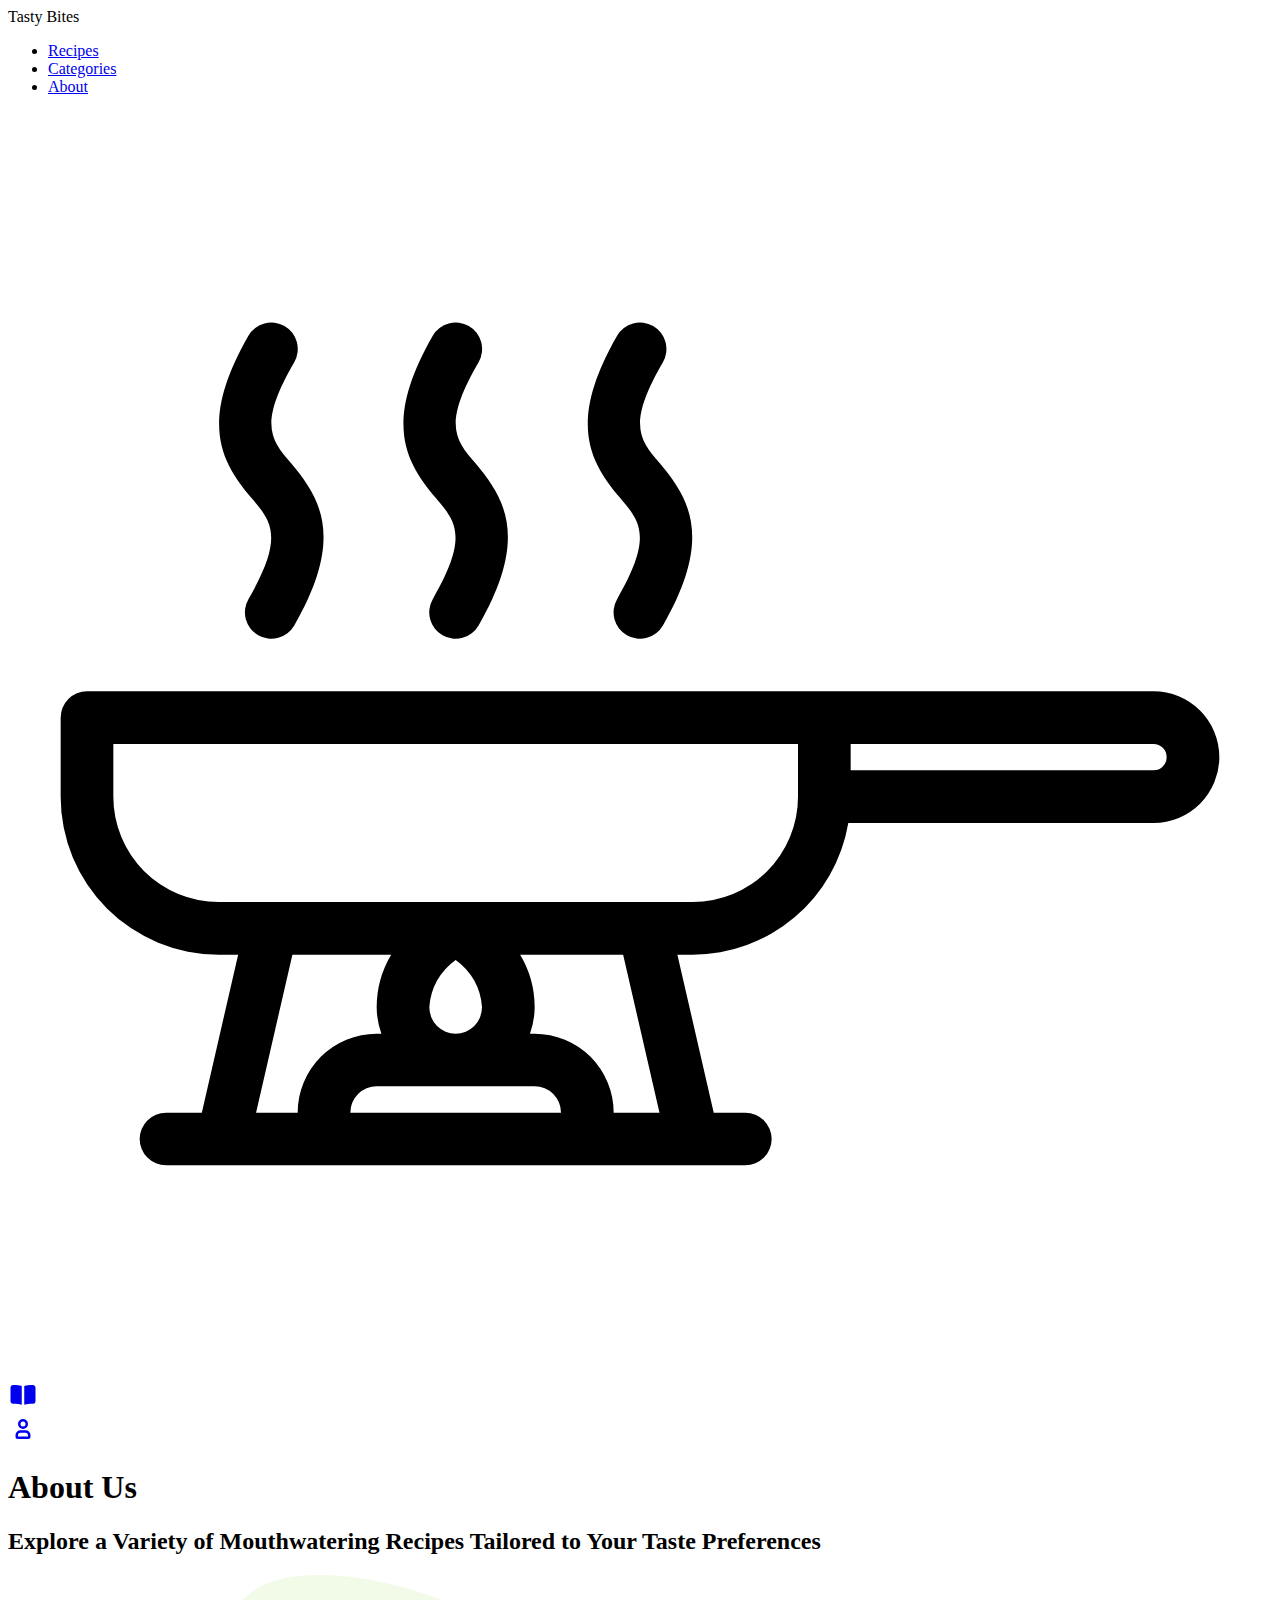
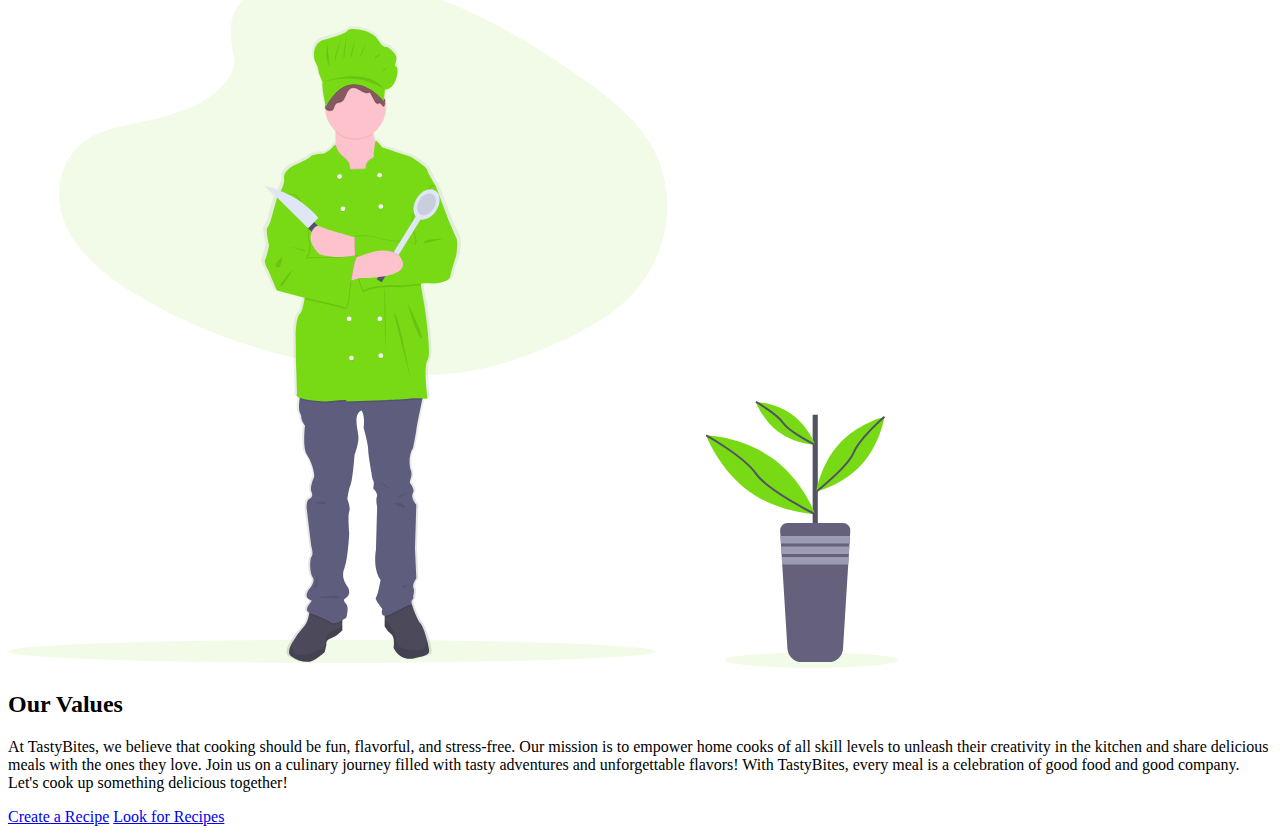
==== about.html @ d87620f9 "Add files via upload" ====
<!DOCTYPE html>
<html lang="en">
<head>
  <meta charset="UTF-8">
  <meta name="viewport" content="width=device-width, initial-scale=1.0">
  <meta name="Author" content="Dominic Burfeind">
  <meta name="Date created" content="27.03.2024">
  <link rel="preconnect" href="https://fonts.googleapis.com">
  <link rel="preconnect" href="https://fonts.gstatic.com" crossorigin>
  <link href="https://fonts.googleapis.com/css2?family=Barlow:ital,wght@0,100;0,200;0,300;0,400;0,500;0,600;0,700;0,800;0,900;1,100;1,200;1,300;1,400;1,500;1,600;1,700;1,800;1,900&family=Tauri&display=swap" rel="stylesheet">
  <link rel="preconnect" href="https://fonts.googleapis.com">
  <link rel="preconnect" href="https://fonts.gstatic.com" crossorigin>
  <link href="https://fonts.googleapis.com/css2?family=Tauri&display=swap" rel="stylesheet">
  <link rel="stylesheet" href="ressources/css/style.css">
  <title>Tasty Bites - About Us</title>
</head>
<body>

<!--Banner-->
  <div class="banner">
    <div class="banner-content">
      <span class="logo">Tasty Bites</span>
      <ul>
        <li><a href="home.html">Recipes</a></li>
        <li><a href="category.html">Categories</a></li>
        <li><a id="Currently-open" href="#">About</a></li>
      </ul>
      <div class="menu-container">
        <a href="recipe.html">
          <div class="svg-container add-recipe-container">
            <svg xmlns="http://www.w3.org/2000/svg" viewBox="0 0 48 48" id="pan"><path d="M43.5 22H3a1 1 0 0 0-1 1v3a6 6 0 0 0 6 6h.74l-1.38 6H6a1 1 0 0 0 0 2h22a1 1 0 0 0 0-2h-1.2l-1.38-6H26a6 6 0 0 0 5.91-5H43.5a2.5 2.5 0 0 0 0-5zM10.8 32h3.75a3.91 3.91 0 0 0-.55 2 3 3 0 0 0 .18 1H14a3 3 0 0 0-3 3H9.42zm6.2 3a1 1 0 0 1-1-1 2.37 2.37 0 0 1 1-1.8 2.37 2.37 0 0 1 1 1.8 1 1 0 0 1-1 1zm-4 3a1 1 0 0 1 1-1h6a1 1 0 0 1 1 1zm11.74 0H23a3 3 0 0 0-3-3h-.18a3 3 0 0 0 .18-1 3.91 3.91 0 0 0-.55-2h3.91zM26 30H8a4 4 0 0 1-4-4v-2h26v2a4 4 0 0 1-4 4zm17.5-5H32v-1h11.5a.5.5 0 0 1 0 1zm-27.37-6.5a1 1 0 1 0 1.74 1c1.92-3.34 1-4.82-.11-6.15-.77-.89-1.27-1.47.11-3.85a1 1 0 0 0-1.74-1c-1.92 3.34-1 4.82.11 6.15.76.89 1.27 1.47-.11 3.85zm7 0a1 1 0 1 0 1.74 1c1.92-3.34 1-4.82-.11-6.15-.77-.89-1.27-1.47.11-3.85a1 1 0 1 0-1.74-1c-1.92 3.34-1 4.82.11 6.15.76.89 1.27 1.47-.11 3.85zm-14 0a1 1 0 1 0 1.74 1c1.92-3.34 1-4.82-.11-6.15-.77-.89-1.27-1.47.11-3.85a1 1 0 0 0-1.74-1c-1.92 3.34-1 4.82.11 6.15.76.89 1.27 1.47-.11 3.85z" data-name="Layer 18"></path></svg>
          </div>
        </a>
        <a href="bookmarked.html">
          <div class="svg-container bookmarked-recipes">
            <svg class="w-6 h-6 text-gray-800 dark:text-white" aria-hidden="true" xmlns="http://www.w3.org/2000/svg" width="30" height="30" fill="currentColor" viewBox="0 0 24 24">
            <path fill-rule="evenodd" d="M11 4.717c-2.286-.58-4.16-.756-7.045-.71A1.99 1.99 0 0 0 2 6v11c0 1.133.934 2.022 2.044 2.007 2.759-.038 4.5.16 6.956.791V4.717Zm2 15.081c2.456-.631 4.198-.829 6.956-.791A2.013 2.013 0 0 0 22 16.999V6a1.99 1.99 0 0 0-1.955-1.993c-2.885-.046-4.76.13-7.045.71v15.081Z" clip-rule="evenodd"/>
            </svg>
          </div>
        </a>
        <a href="login.html">
          <div class="svg-container login-container">
            <svg class="w-6 h-6 text-gray-800 dark:text-white" aria-hidden="true" xmlns="http://www.w3.org/2000/svg" width="30" height="30" fill="none" viewBox="0 0 24 24">
            <path stroke="currentColor" stroke-width="2" d="M7 17v1a1 1 0 0 0 1 1h8a1 1 0 0 0 1-1v-1a3 3 0 0 0-3-3h-4a3 3 0 0 0-3 3Zm8-9a3 3 0 1 1-6 0 3 3 0 0 1 6 0Z"/>
            </svg>            
          </div>
        </a>
        </div>
      </div>
    </div>


<!--Header-->
  <header class="slideIn about-us-header">
    <div class="header-content">
      <h1 class="wavy-text">About Us</h1>
    </div>
  </header>



<!--About Us content-->
  <section  class="about-us-container slideIn">
    <div class="about-us">
      <div class="introduction">
        <div class="text-container">
          <h2>Explore a Variety of Mouthwatering Recipes Tailored to Your Taste Preferences</h2>
        </div>
        <div class="svg-container">
          <svg xmlns="http://www.w3.org/2000/svg" xmlns:xlink="http://www.w3.org/1999/xlink" data-name="Layer 1" width="890.06924" height="692.72819" viewBox="0 0 890.06924 692.72819"><defs><linearGradient id="ef5d85de-35d2-4357-9719-f86a6844cb01-144" x1="507.94698" y1="790.48086" x2="507.94698" y2="154.92035" gradientUnits="userSpaceOnUse"><stop offset="0" stop-color="gray" stop-opacity="0.25"/><stop offset="0.53514" stop-color="gray" stop-opacity="0.12"/><stop offset="1" stop-color="gray" stop-opacity="0.1"/></linearGradient></defs><title>Chef</title><ellipse cx="324" cy="676.39486" rx="324" ry="11.54736" fill="#77da14" opacity="0.1"/><path d="M393.7874,124.60013c20.64135-18.394,53.04148-22.1428,82.53346-20.67756,92.63364,4.60228,176.25357,49.32412,248.584,99.9096,26.18453,18.31259,51.965,38.04815,68.96182,63.26626,34.6,51.336,24.33663,122.45291-23.77551,164.74464-16.36911,14.38883-36.213,25.41943-56.58481,35.19758-36.22189,17.386-75.30482,31.34322-116.41616,35.31563-29.317,2.83276-58.99459.52985-88.14-3.42284C427.52,487.8899,347.59057,463.47022,280.598,421.69021c-29.3826-18.32449-57.07736-41.106-69.18838-70.7503s-4.36013-67.20957,25.64255-84.75625c12.40881-7.25713,27.24506-10.53475,41.77044-13.61235,21.38049-4.53006,43.104-8.9958,62.39823-18.20536,19.92844-9.51227,43.52576-27.90745,39.58-48.962C376.56707,162.813,373.17021,142.9726,393.7874,124.60013Z" transform="translate(-154.96538 -103.63591)" fill="#77da14" opacity="0.1"/><ellipse cx="803.41595" cy="685.06152" rx="86.65329" ry="7.66667" fill="#77da14" opacity="0.1"/><path d="M606.90432,364.52992c-1.411-2.731-8.8689-19.70229-8.8689-19.70229l-12.49705-32.382s-8.86884-13.655-8.86884-16.19095-16.1252-12.67968-16.1252-12.67968-13.10173-3.9014-14.10958-4.29159-16.52832-5.52446-16.52832-5.52446-6.11152-8.03693-6.98217-5.93793l-.00076.00527c-.03179-.053-.06442-.09907-.096-.15356a20.75042,20.75042,0,0,1-2.33-7.51415c-.03319-.23368-.06163-.48042-.09128-.724a29.91071,29.91071,0,0,0,13.12839-24.62757,29.51071,29.51071,0,0,0-.258-3.82816,2.684,2.684,0,0,1,.34667-.18255c.25084-.10894.18725-.19752.003-.29.06316-.0331.12618-.06829.18972-.09526.33375-.145.11091-.25477-.21214-.38522l.01938-.00975c.45474-.19758-.12028-.32846-.58218-.53738-.02483-.135-.04808-.27046-.07475-.40484a2.72261,2.72261,0,0,0,.18516-.8038c.041.02036.07841.04236.12174.06131a3.41427,3.41427,0,0,0-.0083-1.52588,2.68373,2.68373,0,0,1-.10489.2997,2.54714,2.54714,0,0,0-1.17337-2.30926c-.02312-.02023-.04864-.04187-.07227-.06234l.855-8.75135c12.60461-.59568,14.81591-22.04012,11.94122-23.23147s0-3.77262,0-8.9352-9.50879-10.92078-9.50879-10.92078-3.9804,1.98564-10.17211-7.94234-28.96849-11.51646-30.51641-8.9352-11.72008,5.95682-24.98808,9.72943-10.83557,19.45886-8.62427,22.83436a19.26588,19.26588,0,0,1,3.09589,9.33231c0,1.98558,4.20153,10.325,4.20153,10.325-1.32513,2.8898,2.04731,18.72054,3.0461,23.21989-.01571.1383-.03237.27611-.04618.415-.00848.0136-.0197.02513-.02793.03892a2.11907,2.11907,0,0,0-.129.22627,2.58938,2.58938,0,0,0-.20377,1.49241,3.11719,3.11719,0,0,0,.22379,1.63083,29.75816,29.75816,0,0,0,10.55248,22.2022c.01565.27071.03111.54326.04593.822.18553,3.67515.2903,8.02137.09685,12.18031-.01.21278-.02591.42114-.0375.63288a4.75934,4.75934,0,0,0-3.373,2.65991c-1.24969,2.4033-8.50607,6.10971-8.50607,6.10971s-12.69861.58519-13.90795,2.92609-19.55187,10.14371-19.55187,10.14371-9.67507,5.65711-8.26417,12.09448c.73725,3.36372-1.33241,8.58945-3.47676,12.8149a60.8571,60.8571,0,0,0-13.91473-3.46959l10.2758,9.8307c-.2153.33606-.34217.52622-.34217.52622l-5.84542,20.67761s-2.01563,7.21769-4.03127,8.97333,1.81408,17.75152,1.81408,17.75152-2.21726,11.31422-4.03133,14.24031,2.82192,10.14371,2.82192,10.14371l9.272,21.06775,24.59092,6.2423s1.63868.34672,4.28674.91383q-.12486.75522-.25547,1.505c-1.18514,6.71053-2.74129,12.88258-4.63594,14.5524-4.636,4.09653-4.43445,22.43325-4.43445,22.43325l.20156,25.9446s1.61252,31.99177.80623,33.16222c-.5089.73875.51238,1.94353,3.207,3.02619-.07709.48153-.15266.97005-.22386,1.46825-.75783,5.306-1.0964,11.361.64509,14.0374a10.66458,10.66458,0,0,1,1.20934,4.68173c0,2.536,3.82978,7.80288,3.82978,7.80288s-3.02349,21.653,2.01563,29.06568,9.272,20.87274,6.8532,23.99389c0,0-4.23283,9.16839-2.21719,13.26487s0,6.43736-2.62037,7.41275-2.39455,8.97332-2.39455,8.97332l4.81336,38.039s2.62031,7.80288.40312,10.53391-2.2172,16.386,1.2094,21.06774-4.83756,13.26486-4.83756,13.26486-5.03912,7.21769,3.02348,9.55858c0,0,1.61253.39013-1.411,3.51128s-3.62816,7.02256-1.61252,8.38807a9.22492,9.22492,0,0,0,1.3074.6495c-.07481.46235-.15583.9413-.25116,1.4495-.77411,4.073-2.23334,9.379-4.886,11.94619a85.15983,85.15983,0,0,0-13.19845,17.58766c-2.76548,5.24357-3.97489,10.15156-.91106,12.4534,7.25632,5.46205,16.52833,7.21769,21.97056,5.07186s13.10173-8.7782,13.10173-8.7782l1.81407-7.60781s-1.20934-4.68173,4.83757-6.43737,11.69082-7.99794,11.69082-7.99794V748.65789a42.85335,42.85335,0,0,0,4.23283-2.76235s2.82192-9.94871,0-13.26492-3.82972-4.48667-.20156-6.63244,4.12-6.82749,1.45936-10.924c-2.66877-4.09653-6.90159-10.14371-3.27344-18.72691s4.95855-34.91786,4.95855-34.91786-1.69316-17.94665,0-22.04312-1.93506-12.28954-1.93506-12.28954,1.2094-10.14378,3.4266-14.8255,4.03133-29.45582,4.03133-29.45582,4.03127-10.5339,4.03127-17.36139-6.24853-23.21358,3.02348-27.50518c0,0,4.03128,3.51128,2.41875,17.55647,0,0,4.636,16.38607,4.636,21.45793s3.4266,23.40863,3.4266,23.40863.40318,5.85218,1.81408,7.998,0,7.99794,0,7.99794,5.24074,4.87679,3.82977,7.99794.24191,10.15935.24191,10.15935l-1.24976,43.68049s-3.62815,18.72691,4.83757,30.04113c0,0-3.02349,16.58108-4.83757,17.75152s6.65165,11.31416,6.65165,11.31416-2.34648,6.57138,2.41881,6.89352v10.858a23.198,23.198,0,0,0,6.65164,7.41275c4.43445,3.12115,2.62031,13.85012,2.62031,13.85012s5.64385,13.65505,20.55965,10.729,16.9315-4.2916,16.12521-9.16839c-.29024-1.779-.93519-4.95483-1.86247-8.55978-1.60448-6.26566-4.06351-13.8267-7.00636-17.55646-4.636-5.87553-8.46578-18.16507-8.46578-18.16507s-1.81408-4.09654,0-5.462,1.00785-3.90141,1.00785-3.90141,1.76568-5.07185.17736-8.193,3.04768-9.55858,3.04768-9.55858l-1.411-30.04107,1.411-43.69606s-6.24853-7.21769-3.62816-11.50929-3.02348-10.33877-3.02348-10.33877-.60467-.19513,1.00785-5.07192a12.15575,12.15575,0,0,0-.40318-8.7782s-3.4266-12.09448,2.62037-21.26287c0,0,2.62037-12.09442,3.4266-18.33672.55628-4.33843,4.03938-20.545,6.11151-30.02556q.17568-.80367.33686-1.53887c2.98478.16306,5.24239.35292,5.24239.35292s-4.636-32.1869,0-38.81933-3.62816-57.35118-3.62816-57.35118-1.97528-8.864-3.19273-17.9076c-.06968-.51525-.1329-1.03007-.19706-1.54488a97.70834,97.70834,0,0,1,11.25084-.24975c9.67512.58519,19.14869-3.12115,19.35025-6.82756s5.44223-18.33672,6.24853-21.65293S608.31528,367.26088,606.90432,364.52992Z" transform="translate(-154.96538 -103.63591)" fill="url(#ef5d85de-35d2-4357-9719-f86a6844cb01-144)"/><path d="M489.291,740.84592v18.06259s-5.4382,6.21509-11.26485,7.96308-4.66131,6.40931-4.66131,6.40931l-1.748,7.57464s-7.38041,6.60353-12.62439,8.74-14.17817.38845-21.17014-5.04976c-2.9522-2.29182-1.78687-7.17841.87789-12.39911a84.5679,84.5679,0,0,1,12.71761-17.511c2.556-2.556,3.9621-7.8388,4.708-11.89412.55156-3.03765.73022-5.39159.73022-5.39159Z" transform="translate(-154.96538 -103.63591)" fill="#4c495a"/><path d="M489.291,754.32487v4.58364s-5.4382,6.21509-11.26485,7.96308-4.66131,6.40931-4.66131,6.40931l-1.748,7.57464s-7.38041,6.60353-12.62439,8.74-14.17817.38845-21.17014-5.04976c-2.9522-2.29182-1.78687-7.17841.87789-12.39911-.12433,5.48481,1.49943,11.64551,9.41585,11.428a40.10393,40.10393,0,0,0,23.50079-8.54575s-.19422-12.81861,8.74-15.73193A27.21311,27.21311,0,0,0,489.291,754.32487Z" transform="translate(-154.96538 -103.63591)" opacity="0.1"/><path d="M560.376,787.07062c-14.37239,2.91333-19.81059-10.68218-19.81059-10.68218s1.748-10.68218-2.52488-13.78972a22.92017,22.92017,0,0,1-6.40931-7.38042V737.34993l17.47993-12.43017,9.46242,8.3748.6371.55939s3.69021,12.23595,8.1573,18.08587c2.83565,3.71354,5.2051,11.24156,6.75109,17.47993.89354,3.58921,1.515,6.75114,1.79466,8.52247C576.69063,782.79775,574.74842,784.1573,560.376,787.07062Z" transform="translate(-154.96538 -103.63591)" fill="#4c495a"/><path d="M560.376,787.07062c-14.37239,2.91333-19.81059-10.68218-19.81059-10.68218s1.748-10.68218-2.52488-13.78972a22.92017,22.92017,0,0,1-6.40931-7.38042v-6.92207c2.77354,2.92887,8.002,8.60013,9.12841,11.00073,1.55377,3.30176,1.748,15.34349,8.93419,17.47993s21.17014,4.07865,22.33547-1.35955a30.3,30.3,0,0,1,2.08977-5.99759c.89354,3.58921,1.515,6.75114,1.79466,8.52247C576.69063,782.79775,574.74842,784.1573,560.376,787.07062Z" transform="translate(-154.96538 -103.63591)" opacity="0.1"/><path d="M456.856,737.34993l32.435,3.496v9.54791c-3.65911,2.16749-8.90308,4.46709-11.84751,2.10537-4.35054-3.48048-17.28571-7.901-21.3177-9.75768C456.67733,739.70387,456.856,737.34993,456.856,737.34993Z" transform="translate(-154.96538 -103.63591)" opacity="0.1"/><path d="M559.2107,735.40772c-4.46709-1.55377-12.43017,5.244-22.91813,9.51685a10.91744,10.91744,0,0,1-4.66132,1.041v-8.61564l17.47993-12.43017,9.46242,8.3748A11.81351,11.81351,0,0,0,559.2107,735.40772Z" transform="translate(-154.96538 -103.63591)" opacity="0.1"/><path d="M570.66977,521.5699s-.61377,2.85893-1.49156,7.00747c-1.99665,9.43919-5.35285,25.57512-5.88886,29.8946-.77689,6.21509-3.30176,18.25682-3.30176,18.25682-5.82665,9.12841-2.52488,21.17014-2.52488,21.17014a12.46759,12.46759,0,0,1,.38844,8.74c-1.55377,4.85554-.97111,5.04976-.97111,5.04976s5.4382,6.02087,2.91332,10.29374,3.496,11.45906,3.496,11.45906l-1.35955,43.50561,1.35955,29.9101s-4.46709,6.40931-2.93665,9.51685-.17089,8.15731-.17089,8.15731.77688,2.52487-.97111,3.88442,0,5.43821,0,5.43821c-4.46709-1.55378-12.43017,5.244-22.91813,9.51685s-6.992-5.82665-6.992-5.82665-8.1573-10.09951-6.40931-11.26484,4.66131-17.67415,4.66131-17.67415c-8.1573-11.26485-4.66131-29.91011-4.66131-29.91011l1.20421-43.4901s-1.59265-7.00748-.2331-10.115-3.69021-7.96308-3.69021-7.96308,1.35955-5.82664,0-7.96308-1.748-7.96308-1.748-7.96308-3.30176-18.25681-3.30176-23.30657-4.46709-21.36436-4.46709-21.36436c1.55377-13.984-2.33066-17.47993-2.33066-17.47993-8.93419,4.27287-2.91332,20.58747-2.91332,27.38522s-3.88443,17.28571-3.88443,17.28571-1.748,24.66613-3.88443,29.32744-3.30177,14.76083-3.30177,14.76083,3.496,8.1573,1.86455,12.236,0,21.947,0,21.947-1.28188,26.21989-4.77787,34.76564.58267,14.56661,3.1542,18.64526c2.56367,4.07865,2.08978,8.74-1.4062,10.8764s-2.52488,3.30176.19422,6.60353,0,13.20706,0,13.20706-11.07063,8.74-15.92616,4.85553-20.39325-8.93418-22.33547-10.29373-1.35955-5.244,1.55377-8.35153,1.35955-3.496,1.35955-3.496c-7.76886-2.33066-2.91332-9.51685-2.91332-9.51685s7.96308-8.54575,4.66132-13.20706-3.30177-18.25682-1.16533-20.97592-.38845-10.488-.38845-10.488l-4.638-37.87318s-.21755-7.96308,2.30733-8.93419,4.46709-3.30176,2.52488-7.38041,2.13643-13.20706,2.13643-13.20706c2.33066-3.10755-1.748-16.50883-6.60353-23.88924s-1.94221-28.939-1.94221-28.939-3.69021-5.244-3.69021-7.76886a10.88282,10.88282,0,0,0-1.16533-4.66131c-1.678-2.66471-1.35177-8.69336-.62155-13.97617.707-5.11192,1.78688-9.52463,1.78688-9.52463Z" transform="translate(-154.96538 -103.63591)" fill="#5f5d7e"/><path d="M532.60236,301.517l-38.26163,8.93419s-18.83948-15.92616-14.17816-24.47191c1.60043-2.93665,2.30733-7.94757,2.54821-13.24589.18644-4.14082.08544-8.46808-.09332-12.12723-.2718-5.29059-.7069-9.1983-.7069-9.1983s39.23274-22.14124,37.87318,0a56.55407,56.55407,0,0,0,.25644,11.06285,21.15008,21.15008,0,0,0,2.24511,7.48141c2.09756,3.73682,4.68465,3.79121,4.68465,3.79121Z" transform="translate(-154.96538 -103.63591)" fill="#fdc2cc"/><path d="M520.04018,262.4707a30.09176,30.09176,0,0,1-37.42272-1.86455c-.2718-5.29059-.7069-9.1983-.7069-9.1983s39.23274-22.14124,37.87318,0A56.55407,56.55407,0,0,0,520.04018,262.4707Z" transform="translate(-154.96538 -103.63591)" opacity="0.1"/><circle cx="347.53265" cy="133.59378" r="30.10433" fill="#fdc2cc"/><path d="M532.60236,301.517l-38.26163,8.93419s-18.83948-15.92616-14.17816-24.47191c1.60043-2.93665,2.30733-7.94757,2.54821-13.24589a19.51946,19.51946,0,0,0,6.96864,11.69212c8.74,5.82664,7.38041,13.01284,7.38041,13.01284l15.73194-.58267c-.9711-6.4093,4.85554-9.90529,6.79775-10.68218s.97111-4.27287.97111-4.27287l1.72466-11.94851c2.09756,3.73682,4.68465,3.79121,4.68465,3.79121Z" transform="translate(-154.96538 -103.63591)" opacity="0.1"/><path d="M570.66977,521.5699s-.61377,2.85893-1.49156,7.00747c-4.22631-.22528-9.81217-.38844-12.29817.17872-4.27287.97111-21.36436,1.35955-21.36436,1.35955L493.17541,531.615v-1.30516a124.83888,124.83888,0,0,0-14.56661.97111c-7.1862.97111-18.451-.38844-25.63724-1.55377a27.60533,27.60533,0,0,1-6.44819-1.74022c.707-5.11192,1.78688-9.52463,1.78688-9.52463Z" transform="translate(-154.96538 -103.63591)" opacity="0.1"/><path d="M567.368,398.23927c-.61377,3.62805-.16311,9.64113.61377,15.57655,1.17311,9.00413,3.07644,17.82954,3.07644,17.82954s7.96308,50.49758,3.496,57.10111,0,38.65007,0,38.65007-13.40128-1.16533-17.67415-.19422-21.36436,1.35955-21.36436,1.35955l-42.34027,1.49938v-1.30516a124.83888,124.83888,0,0,0-14.56661.97111c-7.1862.9711-18.451-.38845-25.63724-1.55377s-10.09951-3.496-9.32262-4.66132-.77689-33.01765-.77689-33.01765l-.19422-25.83145s-.19422-18.25682,4.27287-22.33547c1.82566-1.66254,3.32509-7.80769,4.46709-14.48894,1.63922-9.67223,2.52488-20.47092,2.52488-20.47092L424.421,328.31955l-.58266-1.55377s8.54574-13.20706,7.18619-19.61637,7.96308-12.04173,7.96308-12.04173,17.67415-7.76886,18.83948-10.09952,13.40128-2.91332,13.40128-2.91332,6.992-3.6902,8.19618-6.083a4.59368,4.59368,0,0,1,3.25511-2.64916,19.56032,19.56032,0,0,0,6.99975,11.83974c8.74,5.82664,7.38041,13.01283,7.38041,13.01283l15.73194-.58266c-.9711-6.40931,4.85554-9.90529,6.79775-10.68218s.97111-4.27287.97111-4.27287l1.818-12.57779c.83891-2.08982,6.72776,5.91209,6.72776,5.91209s14.95506,5.11193,15.92616,5.50037,13.59551,4.27287,13.59551,4.27287,15.53771,10.09952,15.53771,12.6244,8.54575,16.12038,8.54575,16.12038-.101.54383-.28745,1.53821C580.45083,326.77355,568.78976,389.88775,567.368,398.23927Z" transform="translate(-154.96538 -103.63591)" fill="#77da14"/><path d="M505.21714,366.7754s-33.60032-8.93419-36.90208-11.07063-22.72391,10.29374.97111,27.191c0,0,28.97437,6.02086,36.72554,0S505.21714,366.7754,505.21714,366.7754Z" transform="translate(-154.96538 -103.63591)" fill="#fdc2cc"/><path d="M577.856,313.55872l4.07865.19422,12.04173,32.24076s7.18619,16.89727,8.54574,19.61637.77689,13.98394,0,17.28571-5.82664,17.86837-6.02086,21.55858-9.32263,7.38041-18.64526,6.79775-31.07543,2.33066-31.07543,2.33066-23.23131-2.42817-37.48474,4.85553c0,0-9.12841-18.83948-8.1573-53.99356,0,0,16.12038-.97111,20.199.58266s23.88924,6.02087,26.41411,3.69021,13.984,4.27287,13.984,4.27287a9.84326,9.84326,0,0,0,0-8.1573c-1.94222-4.66131-5.244-19.22792-.97111-23.88924S577.856,313.55872,577.856,313.55872Z" transform="translate(-154.96538 -103.63591)" opacity="0.1"/><path d="M567.98177,413.81582c-9.64118.65261-20.42436,2.0976-20.42436,2.0976s-23.2289-2.43165-37.48474,4.85554c0,0-9.12841-18.83948-8.1573-53.99356,0,0,16.12038-.97111,20.199.58266s23.88924,6.02087,26.41412,3.69021,13.98394,4.27287,13.98394,4.27287a9.84322,9.84322,0,0,0,0-8.1573c-1.94221-4.66131-5.244-19.22792-.9711-23.88924s17.09149-27.38522,17.09149-27.38522l3.7912.17866c-1.97322,10.70551-13.63429,73.81971-15.056,82.17123C566.75423,401.86732,567.20489,407.8804,567.98177,413.81582Z" transform="translate(-154.96538 -103.63591)" opacity="0.1"/><path d="M578.63285,314.3356l4.07865.19423,12.04173,32.24076s7.18619,16.89726,8.54574,19.61636.77689,13.98395,0,17.28571-5.82664,17.86838-6.02086,21.55858-9.32263,7.38042-18.64526,6.79776-31.07544,2.33065-31.07544,2.33065-23.2313-2.42817-37.48474,4.85554c0,0-9.12841-18.83948-8.1573-53.99356,0,0,16.12038-.97111,20.199.58266s23.88924,6.02086,26.41412,3.69021,13.98394,4.27287,13.98394,4.27287a9.84322,9.84322,0,0,0,0-8.1573c-1.94221-4.66132-5.244-19.22793-.9711-23.88924S578.63285,314.3356,578.63285,314.3356Z" transform="translate(-154.96538 -103.63591)" fill="#77da14"/><rect x="550.67558" y="339.71778" width="5.70002" height="51.30021" transform="translate(676.83105 863.76987) rotate(-148.23485)" fill="#dfe6f5"/><ellipse cx="573.51034" cy="333.09197" rx="16.41607" ry="11.51405" transform="translate(-166.57226 541.7095) rotate(-58.23485)" fill="#dfe6f5"/><ellipse cx="573.51034" cy="333.09197" rx="11.78341" ry="8.26475" transform="translate(-166.57226 541.7095) rotate(-58.23485)" opacity="0.1"/><rect x="531.77109" y="379.9391" width="5.70002" height="31.92013" transform="translate(625.78086 910.30717) rotate(-148.23485)" fill="#53526b"/><path d="M495.31184,409.89256l11.84751-3.30176s58.46066,1.55377,38.84429-22.52969c0,0-10.29374-9.9053-31.85232-1.94222s-27.57944,8.93419-27.57944,8.93419Z" transform="translate(-154.96538 -103.63591)" fill="#fdc2cc"/><circle cx="331.60649" cy="202.34818" r="2.33066" opacity="0.1"/><circle cx="371.61611" cy="200.98863" r="2.33066" opacity="0.1"/><circle cx="331.60649" cy="201.57129" r="2.33066" fill="#fff"/><circle cx="334.90826" cy="234.58894" r="2.33066" opacity="0.1"/><circle cx="372.78144" cy="232.25828" r="2.33066" opacity="0.1"/><circle cx="334.90826" cy="233.81205" r="2.33066" fill="#fff"/><circle cx="371.81034" cy="344.72573" r="2.33066" opacity="0.1"/><circle cx="341.13682" cy="344.72573" r="2.33066" opacity="0.1"/><circle cx="371.81034" cy="343.94885" r="2.33066" fill="#fff"/><circle cx="343.46748" cy="383.75101" r="2.33066" opacity="0.1"/><circle cx="372.78144" cy="381.42036" r="2.33066" opacity="0.1"/><circle cx="343.46748" cy="382.97413" r="2.33066" fill="#fff"/><circle cx="341.13682" cy="343.94885" r="2.33066" fill="#fff"/><circle cx="372.78144" cy="380.64347" r="2.33066" fill="#fff"/><circle cx="371.61611" cy="200.21174" r="2.33066" fill="#fff"/><circle cx="372.78144" cy="231.48139" r="2.33066" fill="#fff"/><path d="M531.24281,416.88453s.38844,53.21668,1.55377,62.73353C532.79658,479.61806,533.21961,419.39327,531.24281,416.88453Z" transform="translate(-154.96538 -103.63591)" opacity="0.1"/><path d="M541.1481,441.55066c-.80079,0,15.92616,62.34508,16.703,66.81218S545.80942,441.55066,541.1481,441.55066Z" transform="translate(-154.96538 -103.63591)" opacity="0.1"/><path d="M554.35516,431.45114c0,.58267,9.32263,33.79453,13.984,35.54253S554.35516,431.45114,554.35516,431.45114Z" transform="translate(-154.96538 -103.63591)" opacity="0.1"/><path d="M591.063,366.7754s-19.81059.883-20.39325,3.74327S591.063,366.7754,591.063,366.7754Z" transform="translate(-154.96538 -103.63591)" opacity="0.1"/><path d="M556.10316,620.04017s-14.17817,6.02087-12.04173,6.40931S556.10316,620.04017,556.10316,620.04017Z" transform="translate(-154.96538 -103.63591)" opacity="0.1"/><path d="M526.77572,611.106c-.55217-1.24238,9.51685,5.04975,9.51685,5.82664S527.5526,612.854,526.77572,611.106Z" transform="translate(-154.96538 -103.63591)" opacity="0.1"/><path d="M539.98278,631.49924s11.07062-.55859,11.8475,3.70224S539.98278,631.49924,539.98278,631.49924Z" transform="translate(-154.96538 -103.63591)" opacity="0.1"/><path d="M460.352,631.47513s12.04173-2.35476,13.01284,0S460.352,631.47513,460.352,631.47513Z" transform="translate(-154.96538 -103.63591)" opacity="0.1"/><path d="M464.81907,704.72073s.78964,9.90529-2.13006,12.236S464.81907,704.72073,464.81907,704.72073Z" transform="translate(-154.96538 -103.63591)" opacity="0.1"/><path d="M463.34832,725.69664c3.80141.38845,23.80622-3.10754,23.612,0S463.34832,725.69664,463.34832,725.69664Z" transform="translate(-154.96538 -103.63591)" opacity="0.1"/><path d="M555.13205,713.65491s-6.82282-1.04863-5.1594,3.55434Z" transform="translate(-154.96538 -103.63591)" opacity="0.1"/><path d="M428.30544,325.98889h-3.69021l-5.63242,20.58748s-1.94221,7.18619-3.88443,8.93418,1.748,17.67416,1.748,17.67416-2.13643,11.26484-3.88442,14.17816,2.7191,10.09952,2.7191,10.09952l8.93418,20.97591,23.695,6.21509s41.75761,9.12841,43.69983,10.488,3.6902-.58267,5.04975-13.20706,5.04976-37.0963,7.96308-38.26163c0,0-23.30657,2.52488-25.24878,2.13644s-11.26485.19422-11.26485.19422-12.236-.77688-14.17816.38844,2.52487-5.64117,2.52487-5.64117a18.73107,18.73107,0,0,0,0-9.5081C455.49644,365.99851,454.71956,306.56675,428.30544,325.98889Z" transform="translate(-154.96538 -103.63591)" opacity="0.1"/><path d="M504.246,386.00332c-2.91332,1.16533-6.60353,25.63723-7.96308,38.26163s-3.10754,14.56661-5.04976,13.20706c-1.5771-1.10322-29.41288-7.33381-39.8154-9.63341,1.63922-9.67223,2.52488-20.47092,2.52488-20.47092L424.421,328.31955h3.10754c26.41412-19.42215,27.191,40.00962,28.55056,45.2536a18.73557,18.73557,0,0,1,0,9.50907s-4.4671,6.80553-2.52488,5.6402,14.17817-.38844,14.17817-.38844,9.32263-.58267,11.26484-.19422S504.246,386.00332,504.246,386.00332Z" transform="translate(-154.96538 -103.63591)" opacity="0.1"/><path d="M427.52855,326.76578h-3.6902l-5.63243,20.58747s-1.94221,7.1862-3.88442,8.93419,1.748,17.67415,1.748,17.67415-2.13644,11.26485-3.88443,14.17817,2.7191,10.09951,2.7191,10.09951l8.93419,20.97592,23.695,6.21509s41.75762,9.1284,43.69983,10.488,3.69021-.58266,5.04976-13.207,5.04976-37.0963,7.96308-38.26163c0,0-23.30658,2.52488-25.24879,2.13644s-11.26484.19422-11.26484.19422-12.236-.77689-14.17817.38844,2.52488-5.64117,2.52488-5.64117a18.73107,18.73107,0,0,0,0-9.5081C454.71956,366.7754,453.94267,307.34363,427.52855,326.76578Z" transform="translate(-154.96538 -103.63591)" fill="#77da14"/><path d="M440.153,397.07394s-10.68218,20.199-12.6244,17.86838S440.153,397.07394,440.153,397.07394Z" transform="translate(-154.96538 -103.63591)" opacity="0.1"/><path d="M429.08233,385.57172s-9.9053,8.20046-5.244,10.3369S429.08233,385.57172,429.08233,385.57172Z" transform="translate(-154.96538 -103.63591)" opacity="0.1"/><path d="M438.405,375.51536c.77688.19422,14.37238,2.89446,14.5666,4.06922S438.405,375.51536,438.405,375.51536Z" transform="translate(-154.96538 -103.63591)" opacity="0.1"/><path d="M532.68781,233.23648a2.0024,2.0024,0,0,0-1.32845,2.08205c-.79244.69922-1.90342-.12428-2.54821-1.01772-.65255-.88566-1.39056-1.98105-2.37722-1.85677a8.53381,8.53381,0,0,0-1.35955.56716c-1.55377.49717-2.86676-1.32849-3.73686-2.92887q-2.27234-4.20683-4.54477-8.40591c-3.03765,1.76354-6.62686-.08545-9.64118-1.91116s-6.60353-3.68243-9.64886-1.91888c-4.46709,2.57926-4.6303,11.17939-9.26051,13.30028-1.49166.68366-3.2241.536-4.607,1.4761-1.36733.93223-2.10533,2.72683-2.71911,4.44376a4.70682,4.70682,0,0,1-1.52266,2.50933,3.34505,3.34505,0,0,1-1.56933.38071,6.73247,6.73247,0,0,1-4.03976-.56715,3.41411,3.41411,0,0,1-1.39844-4.03982,2.11367,2.11367,0,0,1,.12433-.22528,14.13716,14.13716,0,0,0,1.33622-1.91889c.46612-1.23526-.202-2.67248-.05434-4.00875.24079-2.28405,2.65689-3.48821,3.06866-5.73342.1709-.87789-.00777-1.81789.15534-2.70355a2.45774,2.45774,0,0,1,.09332-.34183l-1.42176.97888c1.59265-1.85677,2.39287-4.436,3.5582-6.689a20.59983,20.59983,0,0,1,12.57-10.23163c5.06531-1.476,10.418-1.0721,15.52994.17872a51.1399,51.1399,0,0,1,13.82082,5.69454,13.7148,13.7148,0,0,1,4.02422,3.27071,25.19186,25.19186,0,0,1,2.38509,4.40493c1.50712,3.12309,5.62465,6.01308,2.34621,6.44814-2.72687.36516-.24088,2.27632,1.18866,3.56592a3.70821,3.70821,0,0,1,.82345.90117,3.22569,3.22569,0,0,1-.171,3.11532C531.2117,232.75482,533.44923,232.89465,532.68781,233.23648Z" transform="translate(-154.96538 -103.63591)" opacity="0.1"/><path d="M532.68781,232.4596a2.00239,2.00239,0,0,0-1.32845,2.08205c-.79244.69921-1.90342-.12429-2.54821-1.01772-.65255-.88566-1.39056-1.98105-2.37722-1.85677a8.53289,8.53289,0,0,0-1.35955.56716c-1.55377.49717-2.86676-1.32849-3.73686-2.92888q-2.27234-4.20681-4.54477-8.40591c-3.03765,1.76355-6.62686-.08544-9.64118-1.91115s-6.60353-3.68244-9.64886-1.91889c-4.46709,2.57927-4.6303,11.1794-9.26051,13.30028-1.49166.68367-3.2241.53606-4.607,1.4761-1.36733.93223-2.10533,2.72683-2.71911,4.44377a4.70683,4.70683,0,0,1-1.52266,2.50932,3.34506,3.34506,0,0,1-1.56933.38072,6.73255,6.73255,0,0,1-4.03976-.56716,3.4141,3.4141,0,0,1-1.39844-4.03982,2.11367,2.11367,0,0,1,.12433-.22528,14.13706,14.13706,0,0,0,1.33622-1.91888c.46612-1.23527-.202-2.67249-.05434-4.00876.24079-2.284,2.65689-3.48821,3.06866-5.73342.1709-.87788-.00777-1.81789.15534-2.70355a2.45812,2.45812,0,0,1,.09332-.34183l-1.42176.97888c1.59265-1.85676,2.39287-4.436,3.5582-6.689a20.59981,20.59981,0,0,1,12.57-10.23162c5.06531-1.47606,10.418-1.07211,15.52994.17871a51.14022,51.14022,0,0,1,13.82082,5.69454,13.7148,13.7148,0,0,1,4.02422,3.27071,25.19186,25.19186,0,0,1,2.38509,4.40493c1.50712,3.1231,5.62465,6.01309,2.34621,6.44814-2.72687.36516-.24088,2.27632,1.18866,3.56593a3.70784,3.70784,0,0,1,.82345.90117,3.22569,3.22569,0,0,1-.171,3.11532C531.2117,231.97793,533.44923,232.11777,532.68781,232.4596Z" transform="translate(-154.96538 -103.63591)" fill="#865a61"/><path d="M531.1108,227.26223l-.31087,3.27071s-32.5981-41.31479-57.95557,5.3372c0,0-.12442-.56716-.3341-1.52272a14.13706,14.13706,0,0,0,1.33622-1.91888c.46612-1.23527-.202-2.67249-.05434-4.00876.24079-2.284,2.65689-3.48821,3.06866-5.73342.1709-.87788-.00777-1.81789.15534-2.70355a2.45812,2.45812,0,0,1,.09332-.34183l-1.42176.97888c1.59265-1.85676,2.39287-4.436,3.5582-6.689a20.59981,20.59981,0,0,1,12.57-10.23162c5.06531-1.47606,10.418-1.07211,15.52994.17871a51.14022,51.14022,0,0,1,13.82082,5.69454,13.7148,13.7148,0,0,1,4.02422,3.27071,25.19186,25.19186,0,0,1,2.38509,4.40493c1.50712,3.1231,5.62465,6.01309,2.34621,6.44814C527.19527,224.06146,529.68126,225.97262,531.1108,227.26223Z" transform="translate(-154.96538 -103.63591)" opacity="0.1"/><g opacity="0.1"><path d="M531.91464,232.03646a1.57413,1.57413,0,0,0-.36957,1.34466c-.79244.69921-1.90343-.12428-2.54821-1.01772-.65256-.88566-1.39056-1.98105-2.37722-1.85677a8.53343,8.53343,0,0,0-1.35955.56716c-1.55378.49717-2.86676-1.32849-3.73687-2.92887q-2.27234-4.20683-4.54476-8.40591c-3.03765,1.76354-6.62686-.08545-9.64118-1.91116s-6.60353-3.68243-9.64886-1.91889c-4.4671,2.57927-4.63031,11.1794-9.26052,13.30029-1.49165.68366-3.22409.536-4.607,1.4761-1.36733.93222-2.10533,2.72683-2.7191,4.44376a4.70691,4.70691,0,0,1-1.52267,2.50933,3.345,3.345,0,0,1-1.56932.38071,6.73257,6.73257,0,0,1-4.03977-.56716,3.63373,3.63373,0,0,1-1.51394-2.13567,3.49314,3.49314,0,0,0,1.51394,3.68944,6.7325,6.7325,0,0,0,4.03977.56716,3.345,3.345,0,0,0,1.56932-.38071,4.70691,4.70691,0,0,0,1.52267-2.50933c.61377-1.71693,1.35177-3.51154,2.7191-4.44376,1.38288-.94005,3.11532-.79244,4.607-1.4761,4.63021-2.12089,4.79342-10.721,9.26052-13.30028,3.04533-1.76355,6.63454.09322,9.64886,1.91888s6.60353,3.6747,9.64118,1.91116q2.27233,4.19516,4.54476,8.40591c.87011,1.60038,2.18309,3.426,3.73687,2.92887a8.53343,8.53343,0,0,1,1.35955-.56716c.98666-.12428,1.72466.97111,2.37722,1.85677.64478.89344,1.75577,1.71694,2.54821,1.01772a2.00239,2.00239,0,0,1,1.32844-2.08205C533.47922,232.581,532.191,232.4359,531.91464,232.03646Z" transform="translate(-154.96538 -103.63591)"/><path d="M529.3743,224.27471a2.81313,2.81313,0,0,1,.73355-.18516c1.44547-.19181,1.45154-.86167.87911-1.81746a2.27194,2.27194,0,0,1-.87911.26369C528.548,222.74465,528.69614,223.4598,529.3743,224.27471Z" transform="translate(-154.96538 -103.63591)"/><path d="M532.3505,230.78222a3.50987,3.50987,0,0,0-.008-1.5192,2.2409,2.2409,0,0,1-.39356.85517C531.70562,230.42664,532.0052,230.62612,532.3505,230.78222Z" transform="translate(-154.96538 -103.63591)"/><path d="M474.0228,228.54431c-.0165.08881-.03528.17654-.045.26872a8.91195,8.91195,0,0,0,.15173,2.08835A7.34919,7.34919,0,0,0,474.0228,228.54431Z" transform="translate(-154.96538 -103.63591)"/><path d="M477.17681,219.06587a11.268,11.268,0,0,1-1.30341,1.94724l1.25391-.86333A8.68832,8.68832,0,0,1,477.17681,219.06587Z" transform="translate(-154.96538 -103.63591)"/></g><path d="M472.84269,235.09325s-4.68769-20.95555-3.19615-24.31635c0,0-4.04846-8.30314-4.04846-10.28008a19.63138,19.63138,0,0,0-2.98308-9.29162c-2.13077-3.36079-4.47462-18.97861,8.31-22.7348s22.58616-7.117,24.0777-9.687,23.43846-.98847,29.40462,8.89623,9.80154,7.90776,9.80154,7.90776,9.16231,5.73312,9.16231,10.87316-2.77,7.71006,0,8.89623.63923,22.5371-11.50616,23.13018l-1.06538,11.26856S498.19885,188.43749,472.84269,235.09325Z" transform="translate(-154.96538 -103.63591)" fill="#77da14"/><path d="M474.23881,172.55394s-2.81621,16.50883,2.33066,22.04414Z" transform="translate(-154.96538 -103.63591)" opacity="0.1"/><path d="M487.44587,168.76662s-7.18619,17.67416-5.4382,21.073Z" transform="translate(-154.96538 -103.63591)" opacity="0.1"/><path d="M493.661,163.1342s-4.85554,23.01524-2.52488,24.86035Z" transform="translate(-154.96538 -103.63591)" opacity="0.1"/><path d="M502.01248,169.34929s-6.02086,14.76083-3.59309,16.80015Z" transform="translate(-154.96538 -103.63591)" opacity="0.1"/><path d="M513.37444,171.09728s-7.08909,12.04173-5.63243,14.17817Z" transform="translate(-154.96538 -103.63591)" opacity="0.1"/><path d="M527.94105,182.84768s-7.57464,2.03933-6.02087,4.46709Z" transform="translate(-154.96538 -103.63591)" opacity="0.1"/><path d="M535.12724,195.375s-6.79775,3.30177-5.53531,5.04976Z" transform="translate(-154.96538 -103.63591)" opacity="0.1"/><path d="M469.64654,210.7769s43.41853-17.63619,62.21847,7.71006C531.865,218.487,509.04543,199.08494,469.64654,210.7769Z" transform="translate(-154.96538 -103.63591)" opacity="0.1"/><polygon points="298.991 252.052 305.041 245.932 322.146 262.84 316.096 268.961 300.365 253.411 298.991 252.052" fill="#53526b"/><path d="M414.26667,316.454s26.47922,2.25328,51.124,29.99265l-10.27179,10.391Z" transform="translate(-154.96538 -103.63591)" fill="#dfe6f5"/><path d="M493.68975,366.05276s-25.45044-9.27767-27.95135-11.49625-17.21215,10.68949.73556,28.23639c0,0,21.94654,6.25234,27.81764,0S493.68975,366.05276,493.68975,366.05276Z" transform="translate(-154.96538 -103.63591)" fill="#fdc2cc"/><rect x="804.64969" y="439.73877" width="5.17493" height="116.43582" fill="#535461"/><path d="M997.2924,659.45685l-.32775,5.24394-.45709,7.40016-.18978,3.08767-.45709,7.40879-.19835,3.08772-.45715,7.4001-5.218,84.18746a14.25849,14.25849,0,0,1-14.231,13.37719h-27.108a14.25052,14.25052,0,0,1-14.22241-13.37719l-5.22667-84.18746-.45715-7.4001-.18972-3.08772-.46578-7.40879-.18972-3.08767-.45714-7.40016-.32775-5.24394a7.38646,7.38646,0,0,1,7.37426-7.84h55.44072A7.3796,7.3796,0,0,1,997.2924,659.45685Z" transform="translate(-154.96538 -103.63591)" fill="#65617d"/><polygon points="841.999 561.065 841.542 568.465 772.931 568.465 772.474 561.065 841.999 561.065" fill="#9d9cb5"/><polygon points="841.352 571.553 840.895 578.962 773.587 578.962 773.121 571.553 841.352 571.553" fill="#9d9cb5"/><polygon points="840.697 582.049 840.24 589.449 774.234 589.449 773.777 582.049 840.697 582.049" fill="#9d9cb5"/><path d="M919.54126,587.01737c30.12016,21.788,42.66083,55.86906,42.66083,55.86906s-36.29374-1.24438-66.41389-23.03243-42.66084-55.86906-42.66084-55.86906S889.42111,565.22933,919.54126,587.01737Z" transform="translate(-154.96538 -103.63591)" fill="#77da14"/><path d="M853.12736,563.98494s37.67077,20.91114,49.75571,38.22249,59.319,40.679,59.319,40.679" transform="translate(-154.96538 -103.63591)" fill="none" stroke="#535461" stroke-miterlimit="10" stroke-width="2"/><path d="M938.98211,543.11749c16.39418,11.85908,23.22,30.40913,23.22,30.40913s-19.75442-.67731-36.14861-12.53638-23.22-30.40913-23.22-30.40913S922.58792,531.25842,938.98211,543.11749Z" transform="translate(-154.96538 -103.63591)" fill="#77da14"/><path d="M902.8335,530.58111s20.50393,11.38178,27.08167,20.80422,32.28692,22.14129,32.28692,22.14129" transform="translate(-154.96538 -103.63591)" fill="none" stroke="#535461" stroke-miterlimit="10" stroke-width="2"/><path d="M986.02559,572.58246c-18.83028,20.69669-22.81359,47.739-22.81359,47.739s26.5466-6.51371,45.37688-27.21041,22.81359-47.739,22.81359-47.739S1004.85587,551.88576,986.02559,572.58246Z" transform="translate(-154.96538 -103.63591)" fill="#77da14"/><path d="M1031.40247,545.372s-24.52823,21.21505-30.76188,35.8324-37.42859,39.117-37.42859,39.117" transform="translate(-154.96538 -103.63591)" fill="none" stroke="#535461" stroke-miterlimit="10" stroke-width="2"/></svg>
  
        </div>
      </div>
      <div class="values-container">
        <h2>Our Values</h2>
        <p>
          At TastyBites, we believe that cooking should be fun, flavorful, and stress-free. Our mission is to empower home cooks of all skill levels to unleash their creativity in the kitchen and share delicious meals with the ones they love. Join us on a culinary journey filled with tasty adventures and unforgettable flavors! With TastyBites, every meal is a celebration of good food and good company. Let's cook up something delicious together!
        </p>
      </div>
      <div class="call-to-action">
        <a href="recipe.html">Create a Recipe</a>
        <a href="home.html">Look for Recipes</a>
      </div>
    </div> 
  </section>

</body>
</html>
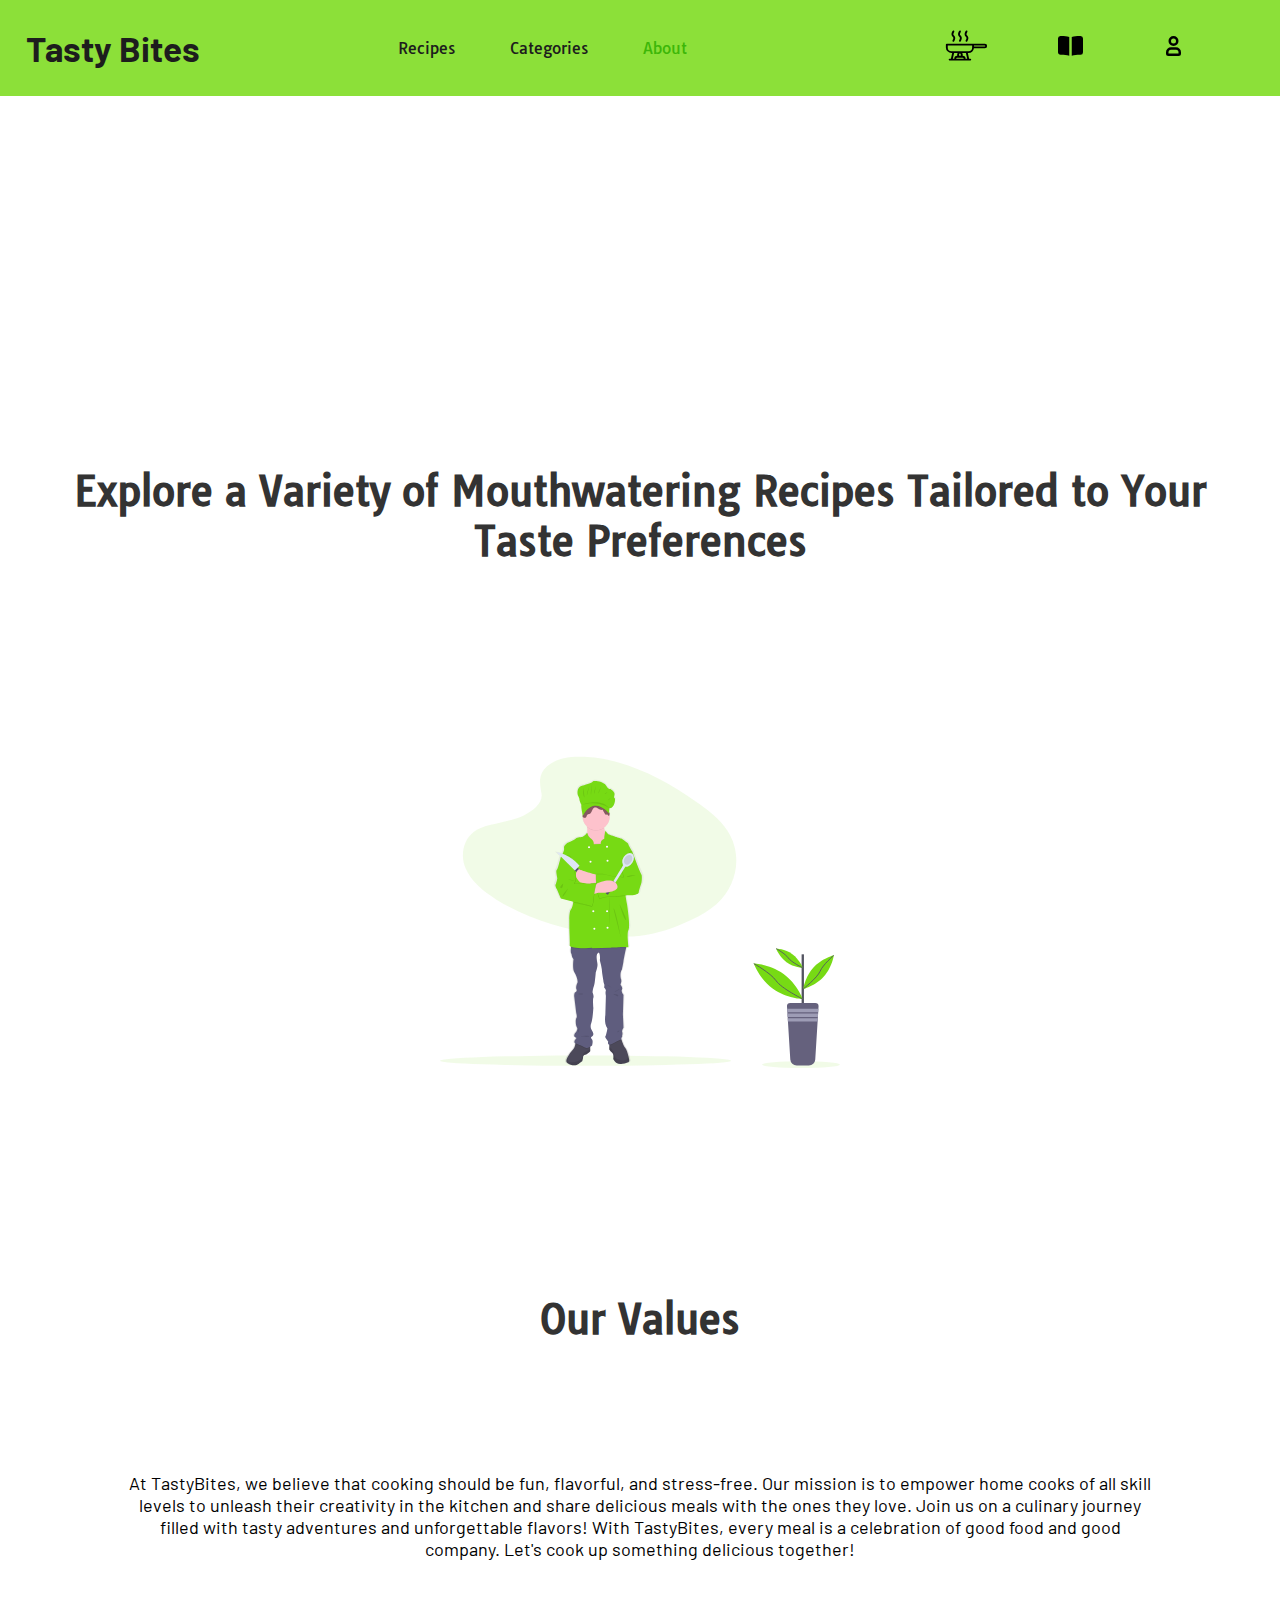
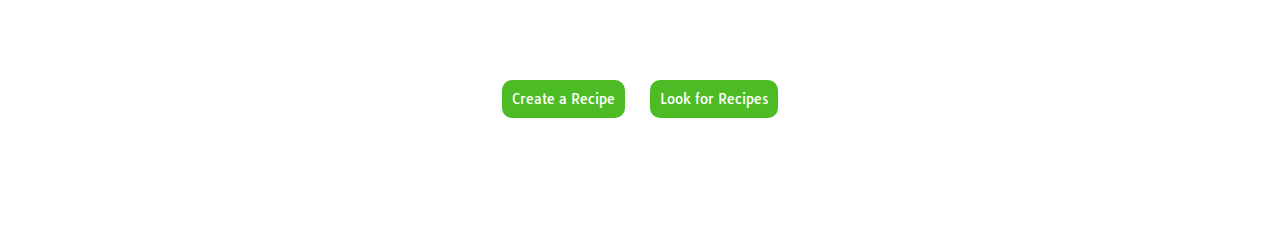
==== commit d3923b80: "Update about.html" ====
--- a/about.html
+++ b/about.html
@@ -11,7 +11,7 @@
   <link rel="preconnect" href="https://fonts.googleapis.com">
   <link rel="preconnect" href="https://fonts.gstatic.com" crossorigin>
   <link href="https://fonts.googleapis.com/css2?family=Tauri&display=swap" rel="stylesheet">
-  <link rel="stylesheet" href="ressources/css/style.css">
+  <link rel="stylesheet" href="style.css">
   <title>Tasty Bites - About Us</title>
 </head>
 <body>
@@ -85,4 +85,4 @@
   </section>
 
 </body>
-</html>+</html>
--- a/style.css
+++ b/style.css
@@ -0,0 +1,634 @@
+/* Universal styling*/
+
+* {
+  padding: 0;
+  margin: 0;
+  box-sizing: border-box;
+}
+
+body {
+  font-family: Tauri, Helvetica, sans-serif;
+  display: grid;
+  grid-template-columns: 1fr;
+}
+
+:root {
+  --Main-Color: #77da14d7;
+  --Secondary-Color: #2fb000db;
+  --Main-White: #eee;
+  --Main-Black: #1d1d1d;
+  --small-font-size: 14px;
+  --medium-font-size: 16px;
+  --large-font-size: 18px;
+  --h1-font-size: 40px;
+  --h2-font-size: 30px;
+  --h3-font-size: 25px;
+  --h4-font-size: 18px;
+  --h5-font-size: 16px;
+  --h6-font-size: 14px;
+  --text-shadow: 1px 1px 3px rgba(0, 0, 0, 0.3);
+  --heading-shadow: 2px 2px 6px rgba(0, 0, 0, 0.5);
+}
+
+:hover {
+  transition: 0.15s ease;
+}
+
+h1 {
+  font-size: var(--h1-font-size);
+  --heading-shadow: 2px 2px 6px rgba(0, 0, 0, 0.5);
+}
+h2 {
+  font-size: var(--h2-font-size);
+  --heading-shadow: 2px 2px 6px rgba(0, 0, 0, 0.5);
+  font-weight: bold;
+}
+h3 {
+  font-size: var(--h3-font-size);
+  --heading-shadow: 2px 2px 6px rgba(0, 0, 0, 0.5);
+}
+h4 {
+  font-size: var(--h4-font-size);
+  --heading-shadow: 2px 2px 6px rgba(0, 0, 0, 0.5);
+}
+h5 {
+  font-size: var(--h5-font-size);
+  --heading-shadow: 2px 2px 6px rgba(0, 0, 0, 0.5);
+}
+h6 {
+  font-size: var(--h6-font-size);
+  --heading-shadow: 2px 2px 6px rgba(0, 0, 0, 0.5);
+}
+
+li {
+  list-style: none;
+}
+
+a {
+  text-decoration: none;
+}
+
+.logo {
+  font-size: 35px;
+  font-weight: bold;
+  color: var(--Main-Black);
+  font-family: Barlow, Helvetica;
+}
+
+p {
+  font-family: Barlow, Helvetica;
+}
+
+svg {
+  cursor: pointer;
+}
+
+#Currently-open {
+  color: var(--Secondary-Color);
+  fill: var(--Secondary-Color);
+}
+
+/*Utility classes*/
+
+.wavy-text {
+  animation: wave 3s infinite;
+}
+
+.upside-down-element {
+  animation: upsideDown 1.5s ease-in-out infinite;
+}
+
+.slideIn {
+  animation: slideIn 0.75s forwards;
+}
+
+
+
+/*Banner*/
+
+.banner {
+  grid-column: 1/3;
+  background-color: var(--Main-Color);
+  color: black;
+  height: auto;
+}
+
+.menu-container a {
+  color: black;
+}
+
+.banner-content {
+  display: flex;
+  justify-content: space-between;
+  align-items: center;
+  padding: 1% 2%;
+}
+
+.banner-content ul li {
+  display: inline-block;
+  margin: 20px;
+  padding: 5px;
+}
+
+.banner-content ul li a {
+color: #1d1d1d;
+}
+
+.banner-content ul li a:hover {
+  color: #ffffff;
+}
+
+.menu-container {
+  display: flex;
+  justify-content: space-evenly;
+  align-items: center;
+  flex-wrap: wrap;
+  width: 30%;
+}
+
+.menu-container svg {
+  width: 45px;
+}
+
+.menu-container .svg-container svg:hover {
+  fill: #353535a7;
+}
+
+
+
+/*Homepage*/
+
+/*Header*/
+
+header {
+  grid-column: 1/3;
+  background-image: url(/ressources/img/vegetables.jpg);
+  background-size: cover;
+  color: var(--Main-Black);
+}
+
+.header-content {
+  padding: 3rem;
+}
+
+.header h1 {
+float: right;
+width: 60%;
+margin: 1rem;
+}
+
+
+
+/*Recipe viewer*/
+
+.recipe-section {
+  grid-column: 1/3;
+  margin: 5% 0;
+}
+
+.recipe-section-content {
+  padding: 1rem;
+}
+
+.recipe-section-content h2 {
+  text-align: center;
+}
+
+.recipes {
+  margin: 5% 0;
+  border-bottom: 1px solid grey;
+  padding: 2rem;
+}
+
+.content-box {
+  background-color: var(--Main-White);
+  padding: 1rem;
+  border-radius: 10px;
+}
+
+    /*Top content of content box*/
+.top-content {
+  display: flex;
+  justify-content: space-between;
+  align-items: center;
+}
+
+.top-content .username {
+  font-size: var(--medium-font-size);
+}
+
+.time-container {
+  display: flex;
+  justify-content: center;
+  align-items: center;
+  width: 20%;
+}
+
+.time-container svg {
+  width: 18px;
+  margin: 0 5px;
+}
+
+.time-container span {
+  font-size: var(--small-font-size);
+}
+
+    /*Middle section of content box*/
+.middle-content {
+  margin: 1% 2%;
+}
+
+.middle-content p {
+  font-size: var(--small-font-size);
+  margin: 15px 0;
+}
+
+
+     /*Bottom section of content box*/
+.bottom-content {
+  display: flex;
+  justify-content: space-evenly;
+  align-items: flex-end;
+  width: 12%;
+}
+
+.bottom-content a {
+  color: var(--Main-Black);
+  font-size: var(--small-font-size);
+  margin: 0 20px;
+  border-radius: 5px;
+  text-align: center;
+  color: var(--Secondary-Color);
+}
+
+.bottom-content a:hover {
+  color: var(--Main-Color);
+}
+
+.like-recipe {
+  margin: 0 10px;
+}
+
+.like-recipe:hover {
+  fill: red;
+}
+
+.bookmark-recipe:hover {
+  fill: yellow;
+}
+
+/*About us section*/
+
+.about-us-header {
+  background-image: url(/ressources/img/Meat.jpg);
+  color: white;
+}
+
+.about-us {
+  display: flex;
+  flex-direction: column;
+  align-items: center;
+  flex-wrap: wrap;
+  margin-top: 5%;
+  padding: 10% 0;
+}
+
+.introduction {
+  display: flex;
+  justify-content: space-evenly;
+  flex-wrap: wrap;
+  padding: 2rem;
+}
+
+.introduction h2,
+.values-container h2 {
+  font-size: 40px;
+}
+
+.introduction svg {
+  width: 400px;
+}
+
+.values-container {
+  text-align: center;
+}
+
+.values-container p {
+  font-size: var(--large-font-size);
+  padding: 10%;
+}
+
+.call-to-action {
+  text-align: center;
+}
+
+.call-to-action a {
+  padding: 10px;
+  background-color: var(--Secondary-Color);
+  margin: 10px;
+  color: white;
+  border-radius: 10px;
+  font-size: var(--small-font-size);
+}
+
+.call-to-action a:hover {
+  background-color: var(--Main-Color);
+}
+
+
+
+
+/*Create recipe page*/
+
+.create-recipe-header {
+  background-image: url(/ressources/img/cooking.jpg);
+  background-size: cover;
+  background-position: 100%;
+}
+
+.create-recipe-header h1 {
+  color: white;
+}
+
+.create-recipe {
+  display: flex;
+  justify-content: center;
+  align-items: center;
+  margin-top: 5%;
+  padding: 1rem;
+}
+
+.recipe-form {
+  max-width: 500px;
+  margin: 0 auto;
+  padding: 20px;
+  background-color: #f9f9f9;
+  border-radius: 8px;
+}
+
+.form-content {
+  margin-bottom: 20px;
+  display: flex;
+  align-items: center;
+}
+
+.form-content label {
+  flex: 1;
+}
+
+.form-content input[type="text"],
+.form-content input[type="time"],
+.form-content textarea {
+  flex: 2;
+  padding: 10px;
+  border-radius: 5px;
+  border: 1px solid var(--Secondary-Color);
+}
+
+.form-content input[type="file"] {
+  flex: 2;
+  padding: 5px;
+}
+
+button {
+  display: block;
+  width: 100%;
+  padding: 10px;
+  background-color: var(--Secondary-Color);
+  border: none;
+  color: white;
+  border-radius: 5px;
+  cursor: pointer;
+  transition: background-color 0.3s ease;
+}
+
+button:hover {
+  background-color: var(--Main-Color);
+}
+
+.tag {
+  color: red;
+}
+
+
+
+/*Login*/
+
+.login-content {
+  max-width: 400px;
+  margin: 100px auto;
+  background-color: #fff;
+  border-radius: 5px;
+  padding: 20px;
+  box-shadow: 0 0 10px rgba(0, 0, 0, 0.1);
+}
+
+.login-content input {
+  border: 1px solid var(--Secondary-Color);
+  padding: 5px;
+  border-radius: 2px;
+}
+
+h2 {
+  text-align: center;
+  color: #333;
+}
+
+.login-form {
+  margin-top: 20px;
+
+}
+
+.form-group {
+  margin-bottom: 20px;
+}
+
+
+
+/*Bookmark*/
+
+.bookmark-header {
+  background-image: url(/ressources/img/fruitColors.jpg);
+  background-size: cover;
+  background-position: 100%;
+}
+
+.bookmark-header h1 {
+  color: var(--Main-White);
+}
+
+.bookmark-section {
+  margin-top: 10%;
+}
+
+
+
+/*Categorys*/
+
+.category-header {
+  background-image: url(/ressources/img/frenchToast.jpg);
+  background-size: cover;
+  background-position: 100%;
+}
+
+.category-header h1 {
+  color: var(--Main-White);
+}
+
+.category-content {
+  margin-top: 10%;
+  padding: 2rem;
+  display: flex;
+  justify-content: center;
+  align-items: center;
+  flex-wrap: wrap;
+}
+
+.figure-container {
+  width: 20%;
+  margin: 2rem;
+  min-width: 300px;
+}
+
+.figure-container a figure {
+  border: 2px solid black;
+  border-radius: 5px;
+  height: 300px;
+  text-align: center;
+  display: flex;
+  justify-content: center;
+  align-items: center;
+}
+
+.figure-container a figure figcaption {
+  color: var(--Main-Black);
+  background-color: var(--Main-White);
+  width: 100%;
+  height: 50px;
+  font-size: var(--large-font-size);
+  display: flex;
+  justify-content: center;
+  align-items: center;
+}
+
+.figure-container a figure:hover {
+  border-color: var(--Main-Color);
+}
+
+.snacks {
+  background-image: url(/ressources/img/snacks.jpg);
+  background-position: 100%;
+  background-size: cover;
+}
+
+.pasta {
+  background-image: url(/ressources/img/spaghetti2.jpg);
+  background-position: 100%;
+  background-size: cover;
+}
+
+.rice {
+  background-image: url(/ressources/img/rice.jpg);
+  background-position: 100%;
+  background-size: cover;
+}
+
+.vegan {
+  background-image: url(/ressources/img/vegan.jpg);
+  background-position: 100%;
+  background-size: cover;
+}
+
+.seafood {
+  background-image: url(/ressources/img/seafood.jpg);
+  background-position: 100%;
+  background-size: cover;
+}
+
+.meat {
+  background-image: url(/ressources/img/Meat.jpg);
+  background-position: 100%;
+  background-size: cover;
+}
+
+.beverages {
+  background-image: url(/ressources/img/beverages.jpg);
+  background-position: 100%;
+  background-size: cover;
+}
+
+.quick {
+  background-image: url(/ressources/img/breadAndEggs.jpg);
+  background-position: 100%;
+  background-size: cover;
+}
+
+
+
+
+
+
+
+/* Media Query*/
+
+@media only screen and (max-device-width: 1200px) {
+
+  .banner-content ul li a {
+    display: flex;
+    flex-direction: column;
+    align-items: center;
+    justify-content: center;
+  }
+
+  header {
+    background-size: cover;
+    background-position: 50%;
+  }
+
+
+  /*About us*/
+
+  .introduction svg {
+    display: none;
+  }
+
+  .values-container {
+    margin-top: 100px;
+  }
+}
+
+/*Keyframes */
+@keyframes wave {
+  0% { transform: rotate(-1deg); }
+  50% { transform: rotate(1deg); }
+  100% { transform: rotate(-1deg); }
+}
+
+@keyframes upsideDown {
+  0% {
+    transform: rotate(0deg);
+  }
+  50% {
+    transform: rotate(180deg);
+  }
+  100% {
+    transform: rotate(0deg);
+  }
+}
+
+@keyframes slideIn {
+  0% {
+    transform: translateX(-100%);
+    opacity: 0;
+  }
+  100% {
+    transform: translateX(0);
+    opacity: 1;
+  }
+}
+
+
+
+
+
+
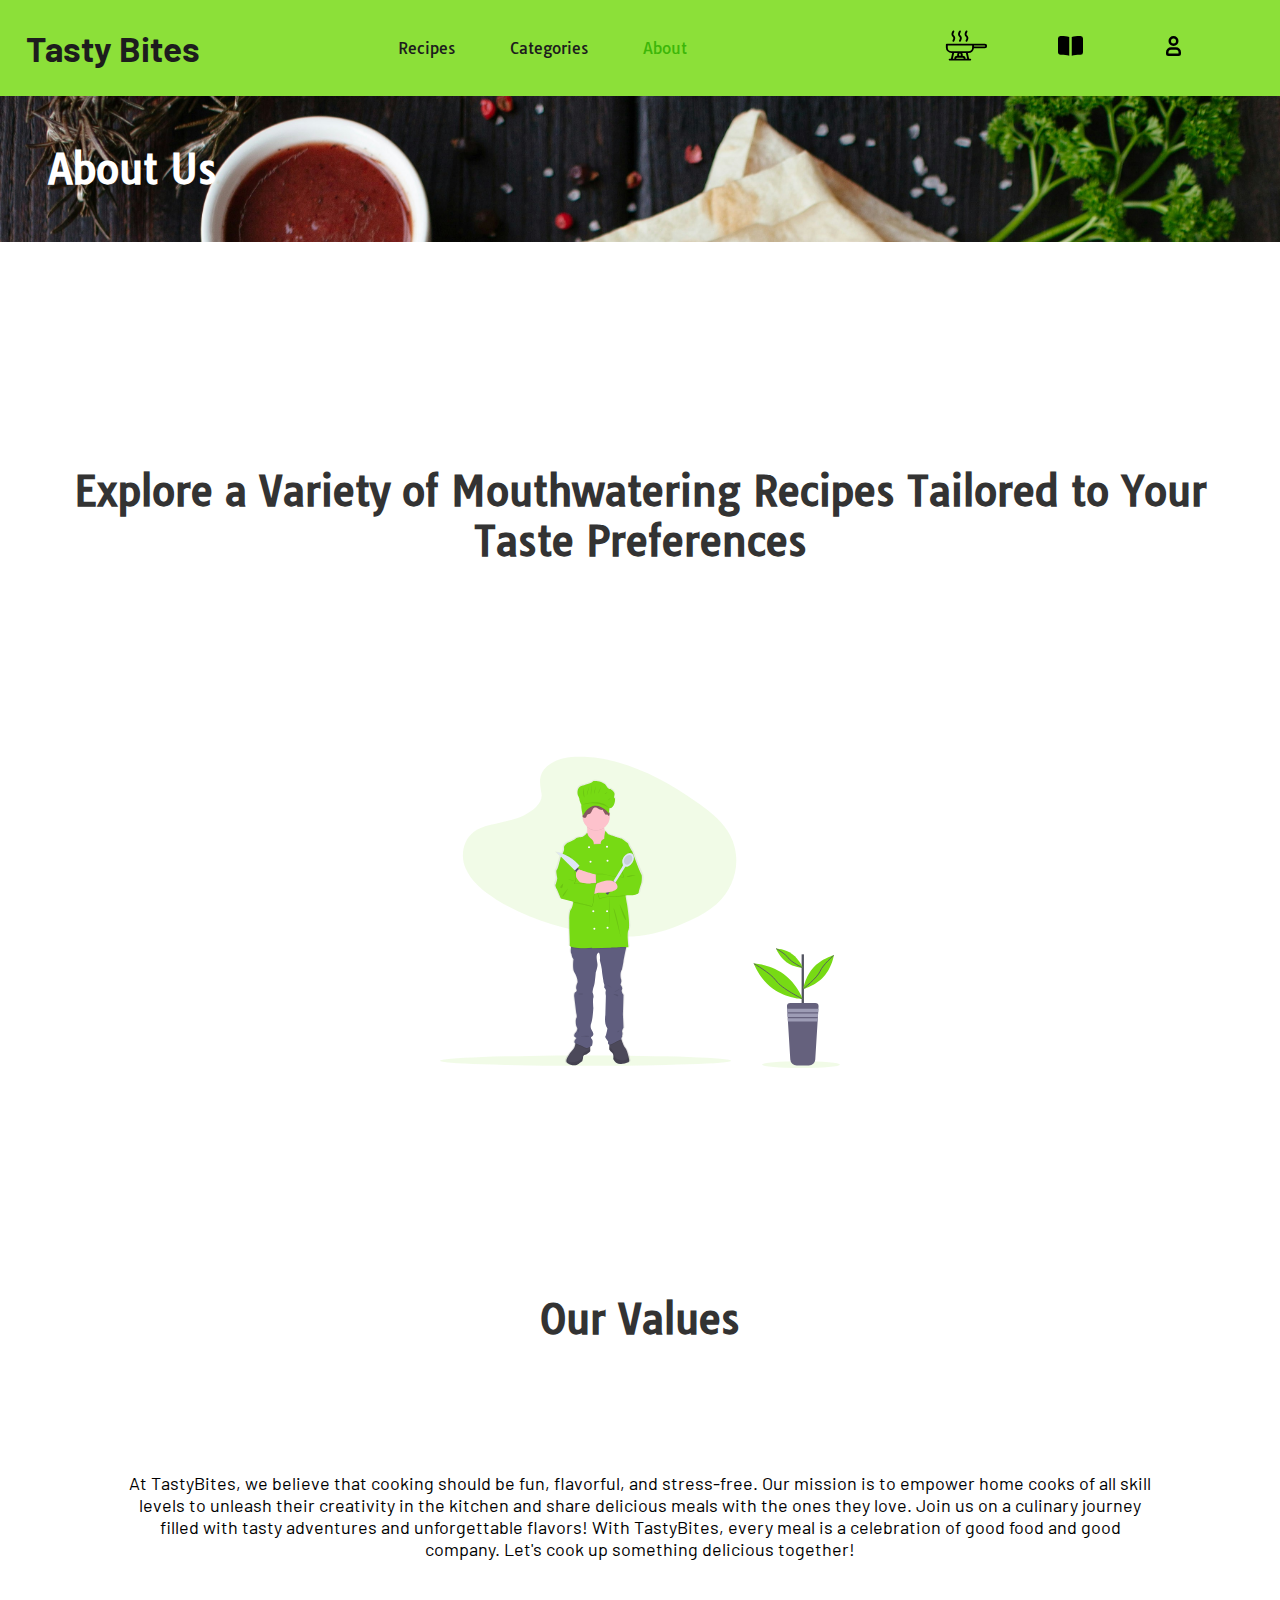
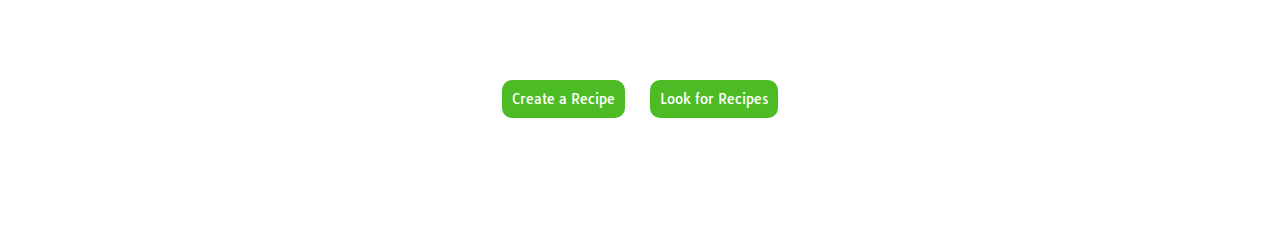
==== commit 40070921: "Update about.html" ====
--- a/about.html
+++ b/about.html
@@ -21,7 +21,7 @@
     <div class="banner-content">
       <span class="logo">Tasty Bites</span>
       <ul>
-        <li><a href="home.html">Recipes</a></li>
+        <li><a href="index.html">Recipes</a></li>
         <li><a href="category.html">Categories</a></li>
         <li><a id="Currently-open" href="#">About</a></li>
       </ul>
@@ -79,7 +79,7 @@
       </div>
       <div class="call-to-action">
         <a href="recipe.html">Create a Recipe</a>
-        <a href="home.html">Look for Recipes</a>
+        <a href="index.html">Look for Recipes</a>
       </div>
     </div> 
   </section>
--- a/style.css
+++ b/style.css
@@ -162,7 +162,7 @@
 
 header {
   grid-column: 1/3;
-  background-image: url(/ressources/img/vegetables.jpg);
+  background-image: url(vegetables.jpg);
   background-size: cover;
   color: var(--Main-Black);
 }
@@ -280,7 +280,7 @@
 /*About us section*/
 
 .about-us-header {
-  background-image: url(/ressources/img/Meat.jpg);
+  background-image: url(Meat.jpg);
   color: white;
 }
 
@@ -341,7 +341,7 @@
 /*Create recipe page*/
 
 .create-recipe-header {
-  background-image: url(/ressources/img/cooking.jpg);
+  background-image: url(cooking.jpg);
   background-size: cover;
   background-position: 100%;
 }
@@ -448,7 +448,7 @@
 /*Bookmark*/
 
 .bookmark-header {
-  background-image: url(/ressources/img/fruitColors.jpg);
+  background-image: url(fruitColors.jpg);
   background-size: cover;
   background-position: 100%;
 }
@@ -466,7 +466,7 @@
 /*Categorys*/
 
 .category-header {
-  background-image: url(/ressources/img/frenchToast.jpg);
+  background-image: url(frenchToast.jpg);
   background-size: cover;
   background-position: 100%;
 }
@@ -516,49 +516,49 @@
 }
 
 .snacks {
-  background-image: url(/ressources/img/snacks.jpg);
+  background-image: url(snacks.jpg);
   background-position: 100%;
   background-size: cover;
 }
 
 .pasta {
-  background-image: url(/ressources/img/spaghetti2.jpg);
+  background-image: url(spaghetti2.jpg);
   background-position: 100%;
   background-size: cover;
 }
 
 .rice {
-  background-image: url(/ressources/img/rice.jpg);
+  background-image: url(rice.jpg);
   background-position: 100%;
   background-size: cover;
 }
 
 .vegan {
-  background-image: url(/ressources/img/vegan.jpg);
+  background-image: url(vegan.jpg);
   background-position: 100%;
   background-size: cover;
 }
 
 .seafood {
-  background-image: url(/ressources/img/seafood.jpg);
+  background-image: url(seafood.jpg);
   background-position: 100%;
   background-size: cover;
 }
 
 .meat {
-  background-image: url(/ressources/img/Meat.jpg);
+  background-image: url(Meat.jpg);
   background-position: 100%;
   background-size: cover;
 }
 
 .beverages {
-  background-image: url(/ressources/img/beverages.jpg);
+  background-image: url(beverages.jpg);
   background-position: 100%;
   background-size: cover;
 }
 
 .quick {
-  background-image: url(/ressources/img/breadAndEggs.jpg);
+  background-image: url(breadAndEggs.jpg);
   background-position: 100%;
   background-size: cover;
 }
